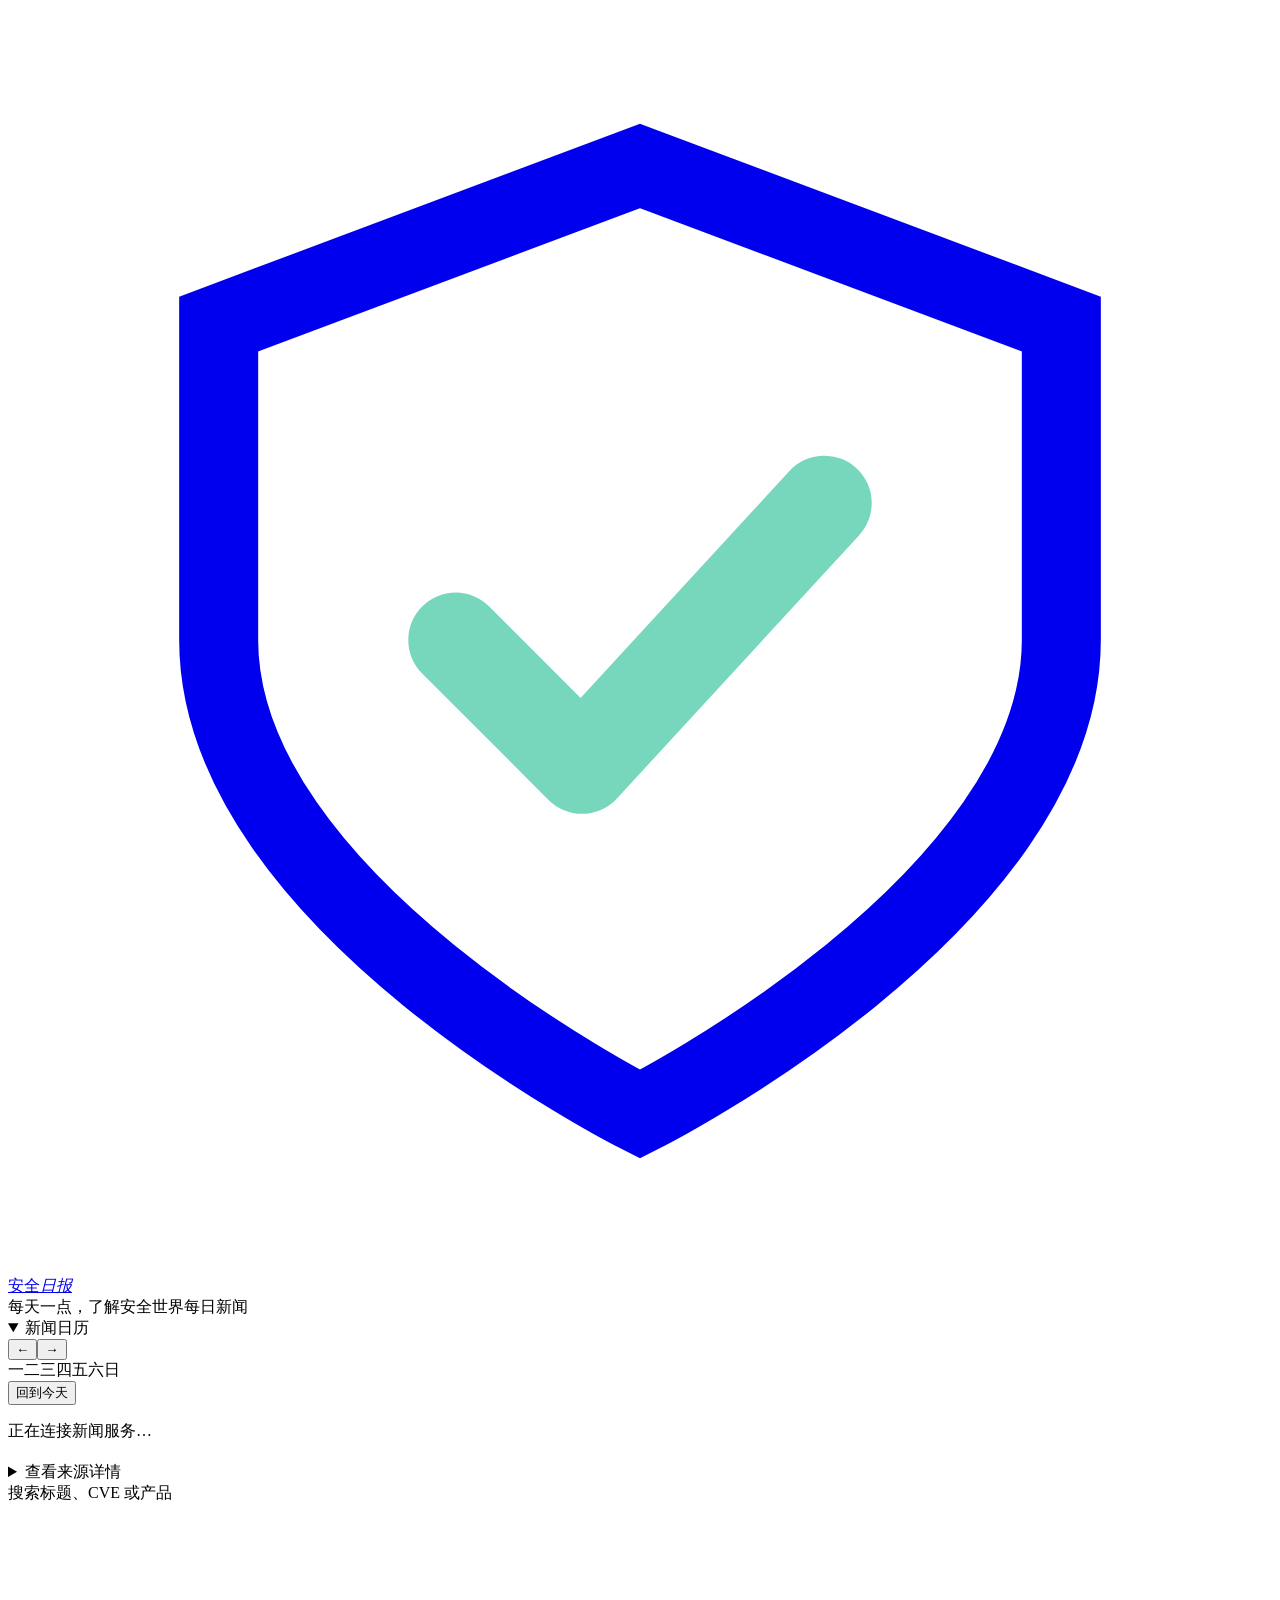
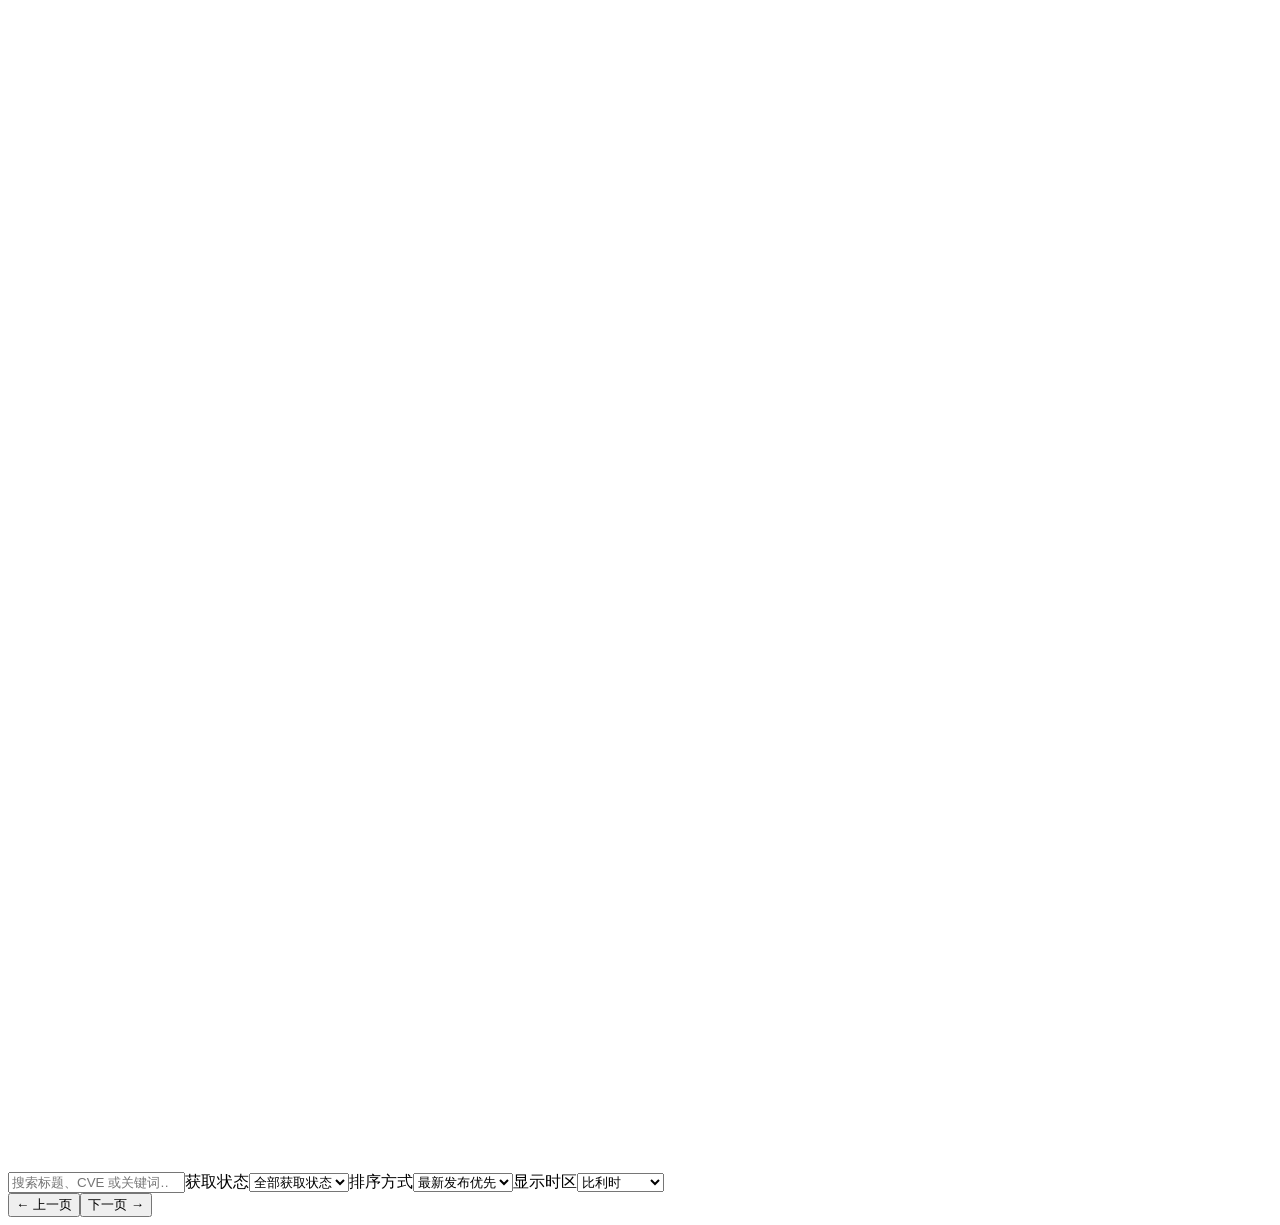
==== website/frontend/index.html @ 8cac7627 "Implement AnquanDay collector, website, translation and Docker deployment" ====
<!doctype html>
<html lang="zh-CN">
<head>
<meta charset="utf-8">
<meta name="viewport" content="width=device-width, initial-scale=1">
<meta name="color-scheme" content="light">
<title>安全日报 · 每日安全新闻</title>
<link rel="stylesheet" href="/styles.css">
</head>
<body>
<header class="topbar"><div class="topinner"><a class="brand" href="#" aria-label="安全日报收集概览"><span class="brand-icon"><svg viewBox="0 0 24 24" fill="none" aria-hidden="true"><path d="m12 3 8 3v6c0 5-8 9-8 9s-8-4-8-9V6l8-3Z" stroke="currentColor" stroke-width="1.5"/><path d="m8.5 12 2.4 2.4 4.6-5" stroke="#77d7bd" stroke-width="1.8" stroke-linecap="round" stroke-linejoin="round"/></svg></span><span>安全<em>日报</em></span></a><div class="topnote"><span>每天一点，了解安全世界</span><span class="snapshot-tag">每日新闻</span></div></div></header>
<main>
<div class="collection-layout">
<details class="calendar-card" open><summary>新闻日历</summary><div class="calendar-body">
<div class="calendar-heading"><button id="month-previous" type="button" aria-label="上个月">←</button><strong id="calendar-month" aria-live="polite"></strong><button id="month-next" type="button" aria-label="下个月">→</button></div>
<div class="calendar-week" aria-hidden="true"><span>一</span><span>二</span><span>三</span><span>四</span><span>五</span><span>六</span><span>日</span></div>
<div id="calendar-grid" class="calendar-grid" role="group" aria-label="选择新闻日期"></div>
<div class="calendar-footer"><button id="back-today" class="today-btn" type="button">回到今天</button><button id="undated" class="undated-btn" type="button" hidden>日期未确定</button></div>
<p class="calendar-note" id="calendar-note"></p>
</div></details>
<div id="api-message" class="api-message" role="status" aria-live="polite">正在连接新闻服务…</div>
<section class="workspace">
<div class="tabs-wrap"><div id="source-tabs" class="tabs" role="tablist" aria-label="按新闻来源切换"></div></div>
<div id="source-panel" role="tabpanel" aria-labelledby="tab-all">
<div class="source-summary"><div class="source-row"><div><h2 id="source-title" class="source-title"></h2></div></div><details class="source-meta" id="source-meta"><summary>查看来源详情</summary><div id="source-grid" class="source-grid"></div></details></div>
<div class="toolbar"><label class="searchbox"><span class="sr-only">搜索标题、CVE 或产品</span><svg viewBox="0 0 24 24" fill="none" aria-hidden="true"><circle cx="10.5" cy="10.5" r="6.5" stroke-width="1.7"/><path d="m16 16 5 5" stroke-width="1.7"/></svg><input id="search" type="search" placeholder="搜索标题、CVE 或关键词…" autocomplete="off"></label><label><span class="sr-only">获取状态</span><select id="content-filter" class="control"><option value="all">全部获取状态</option><option value="article_body">已取得正文</option><option value="rss_excerpt">仅来源摘要</option><option value="title_only">仅标题 / 链接</option></select></label><label><span class="sr-only">排序方式</span><select id="sort" class="control"><option value="published">最新发布优先</option><option value="collected">最新采集优先</option></select></label><label class="zone-control"><span>显示时区</span><select id="timezone" class="control"><option value="Europe/Brussels">比利时</option><option value="Asia/Shanghai">北京时间</option><option value="UTC">协调世界时</option></select></label></div>
<div class="results-note" id="results-note" aria-live="polite"></div>
<div class="table-scroll" id="table-wrap"><table aria-label="收集记录"><thead id="table-head"></thead><tbody id="article-list"></tbody></table></div>
<div class="empty" id="empty" hidden><svg viewBox="0 0 48 48" fill="none" aria-hidden="true"><rect x="10" y="7" width="28" height="34" rx="5" stroke-width="1.4"/><path d="M17 16h14M17 23h14M17 30h7" stroke-width="1.4" stroke-linecap="round"/></svg><h3 id="empty-title"></h3><p id="empty-description"></p></div>
<div class="pagination"><span id="page-info"></span><div class="page-actions"><button id="previous" type="button">← 上一页</button><span id="page-number"></span><button id="next" type="button">下一页 →</button></div></div>
</div>
</section>
</div>
</main>
<script src="/app.js" defer></script>
</body>
</html>
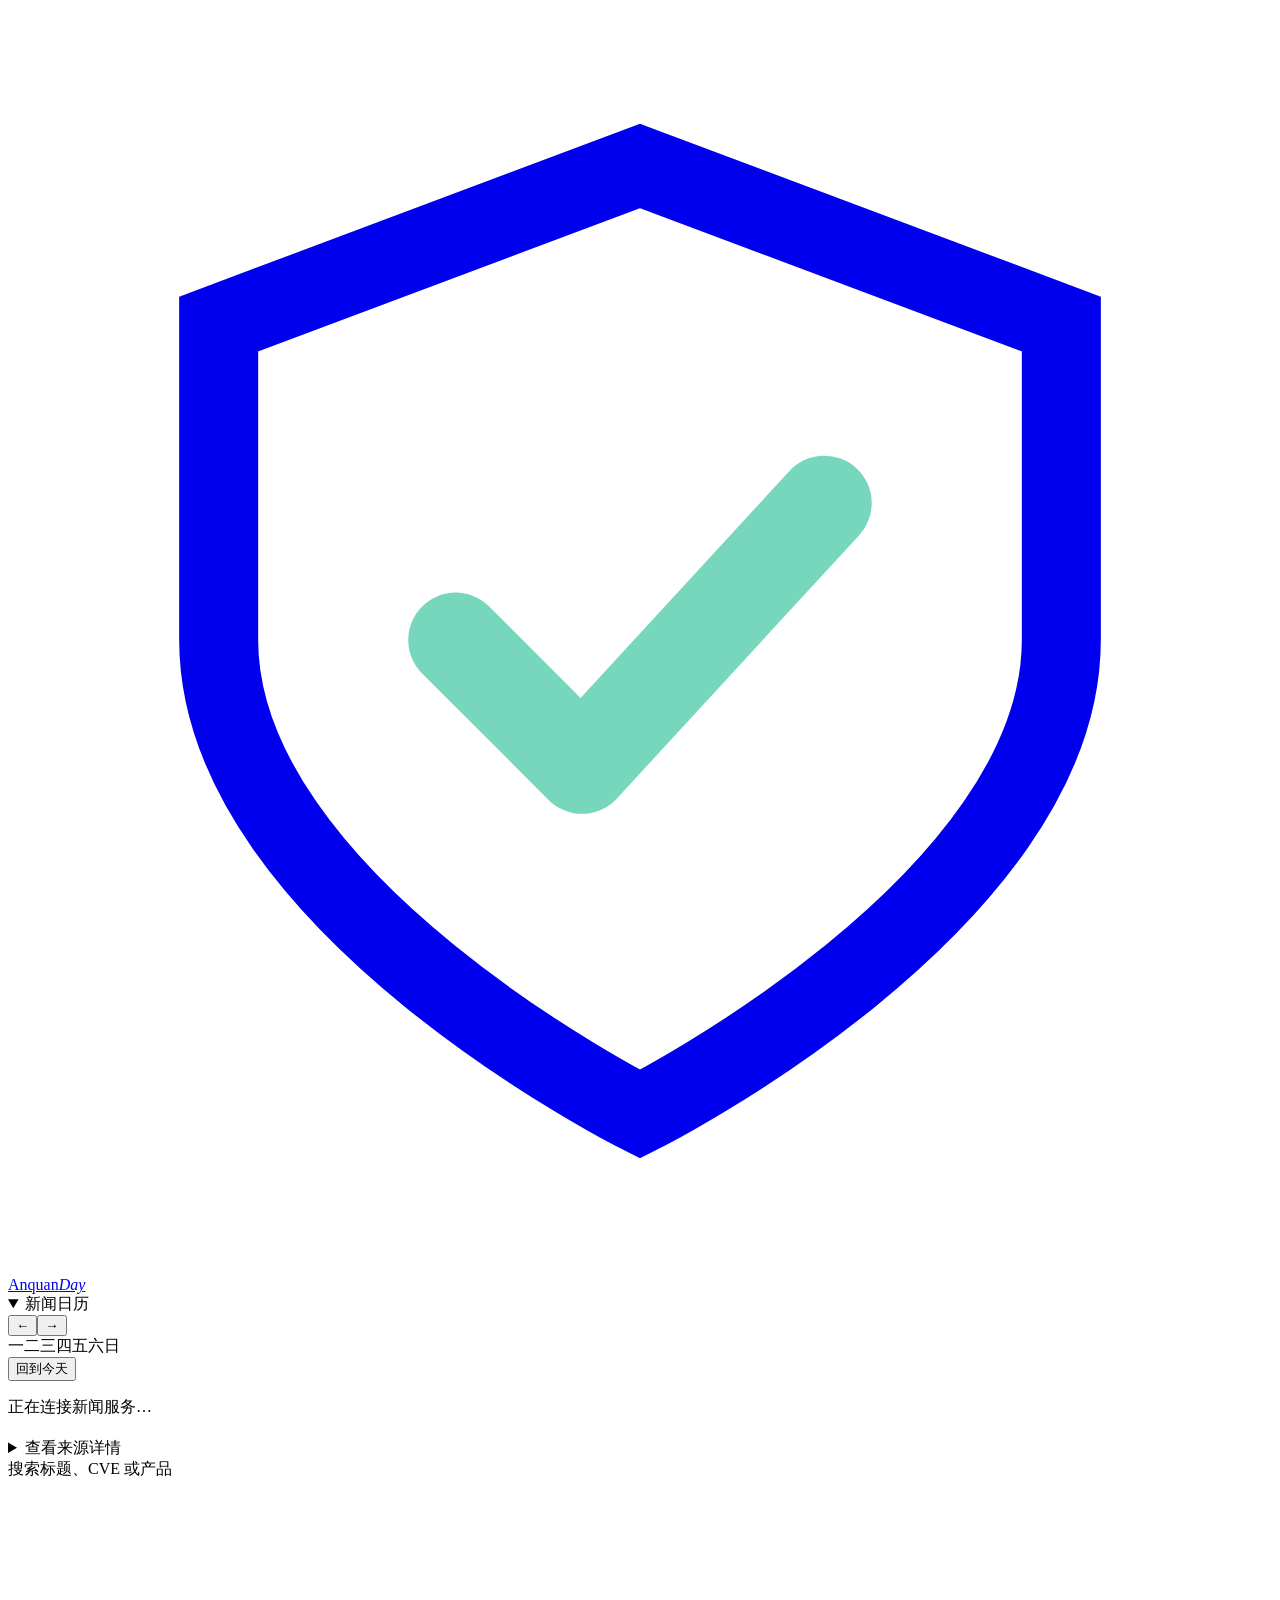
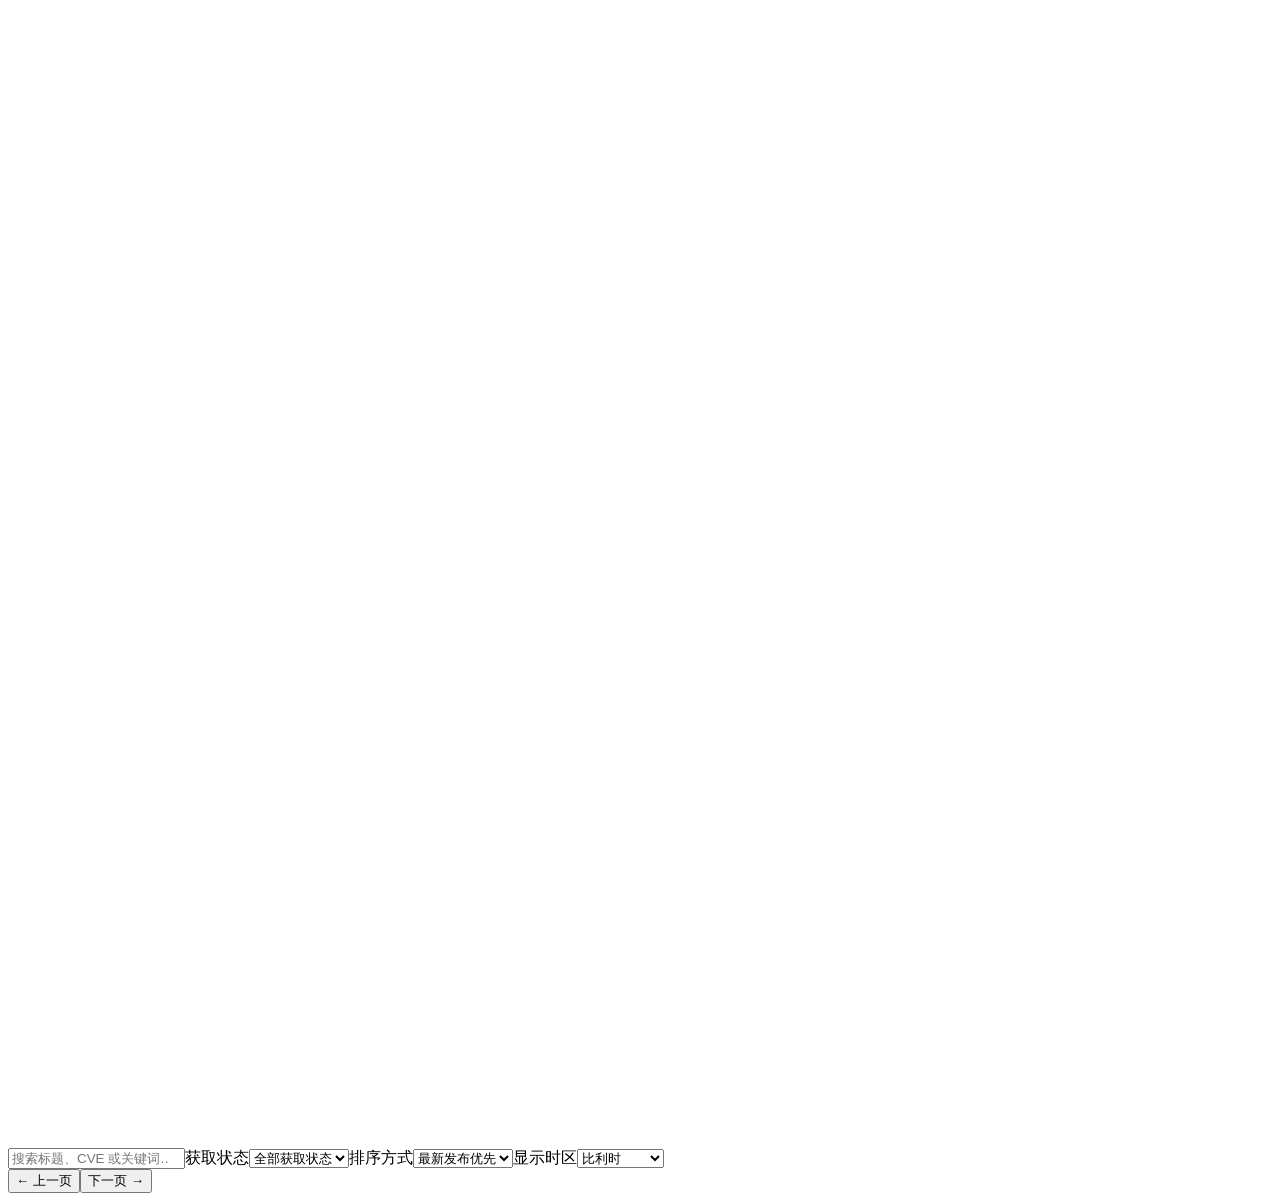
==== commit 52f1d2d5: "Rename site to AnquanDay and simplify header" ====
--- a/website/frontend/index.html
+++ b/website/frontend/index.html
@@ -4,11 +4,11 @@
 <meta charset="utf-8">
 <meta name="viewport" content="width=device-width, initial-scale=1">
 <meta name="color-scheme" content="light">
-<title>安全日报 · 每日安全新闻</title>
+<title>AnquanDay</title>
 <link rel="stylesheet" href="/styles.css">
 </head>
 <body>
-<header class="topbar"><div class="topinner"><a class="brand" href="#" aria-label="安全日报收集概览"><span class="brand-icon"><svg viewBox="0 0 24 24" fill="none" aria-hidden="true"><path d="m12 3 8 3v6c0 5-8 9-8 9s-8-4-8-9V6l8-3Z" stroke="currentColor" stroke-width="1.5"/><path d="m8.5 12 2.4 2.4 4.6-5" stroke="#77d7bd" stroke-width="1.8" stroke-linecap="round" stroke-linejoin="round"/></svg></span><span>安全<em>日报</em></span></a><div class="topnote"><span>每天一点，了解安全世界</span><span class="snapshot-tag">每日新闻</span></div></div></header>
+<header class="topbar"><div class="topinner"><a class="brand" href="#" aria-label="AnquanDay 首页"><span class="brand-icon"><svg viewBox="0 0 24 24" fill="none" aria-hidden="true"><path d="m12 3 8 3v6c0 5-8 9-8 9s-8-4-8-9V6l8-3Z" stroke="currentColor" stroke-width="1.5"/><path d="m8.5 12 2.4 2.4 4.6-5" stroke="#77d7bd" stroke-width="1.8" stroke-linecap="round" stroke-linejoin="round"/></svg></span><span>Anquan<em>Day</em></span></a></div></header>
 <main>
 <div class="collection-layout">
 <details class="calendar-card" open><summary>新闻日历</summary><div class="calendar-body">
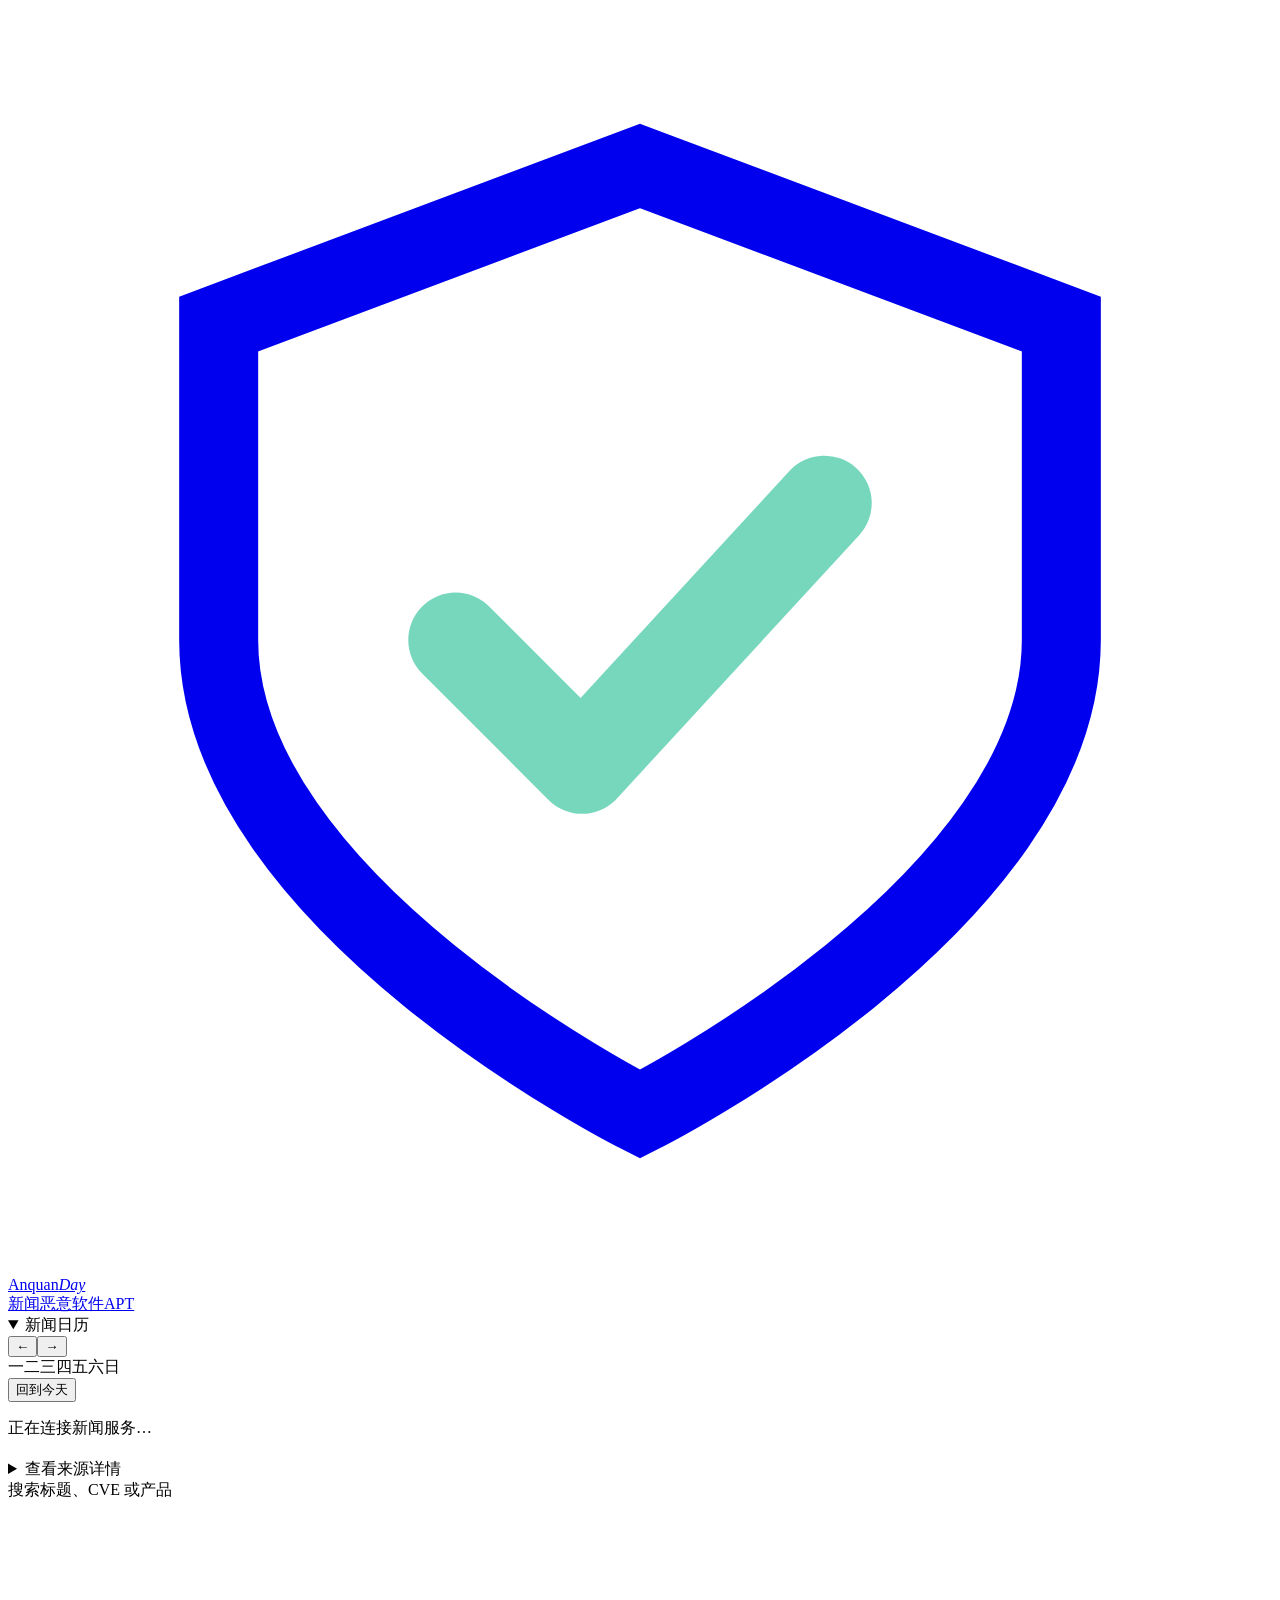
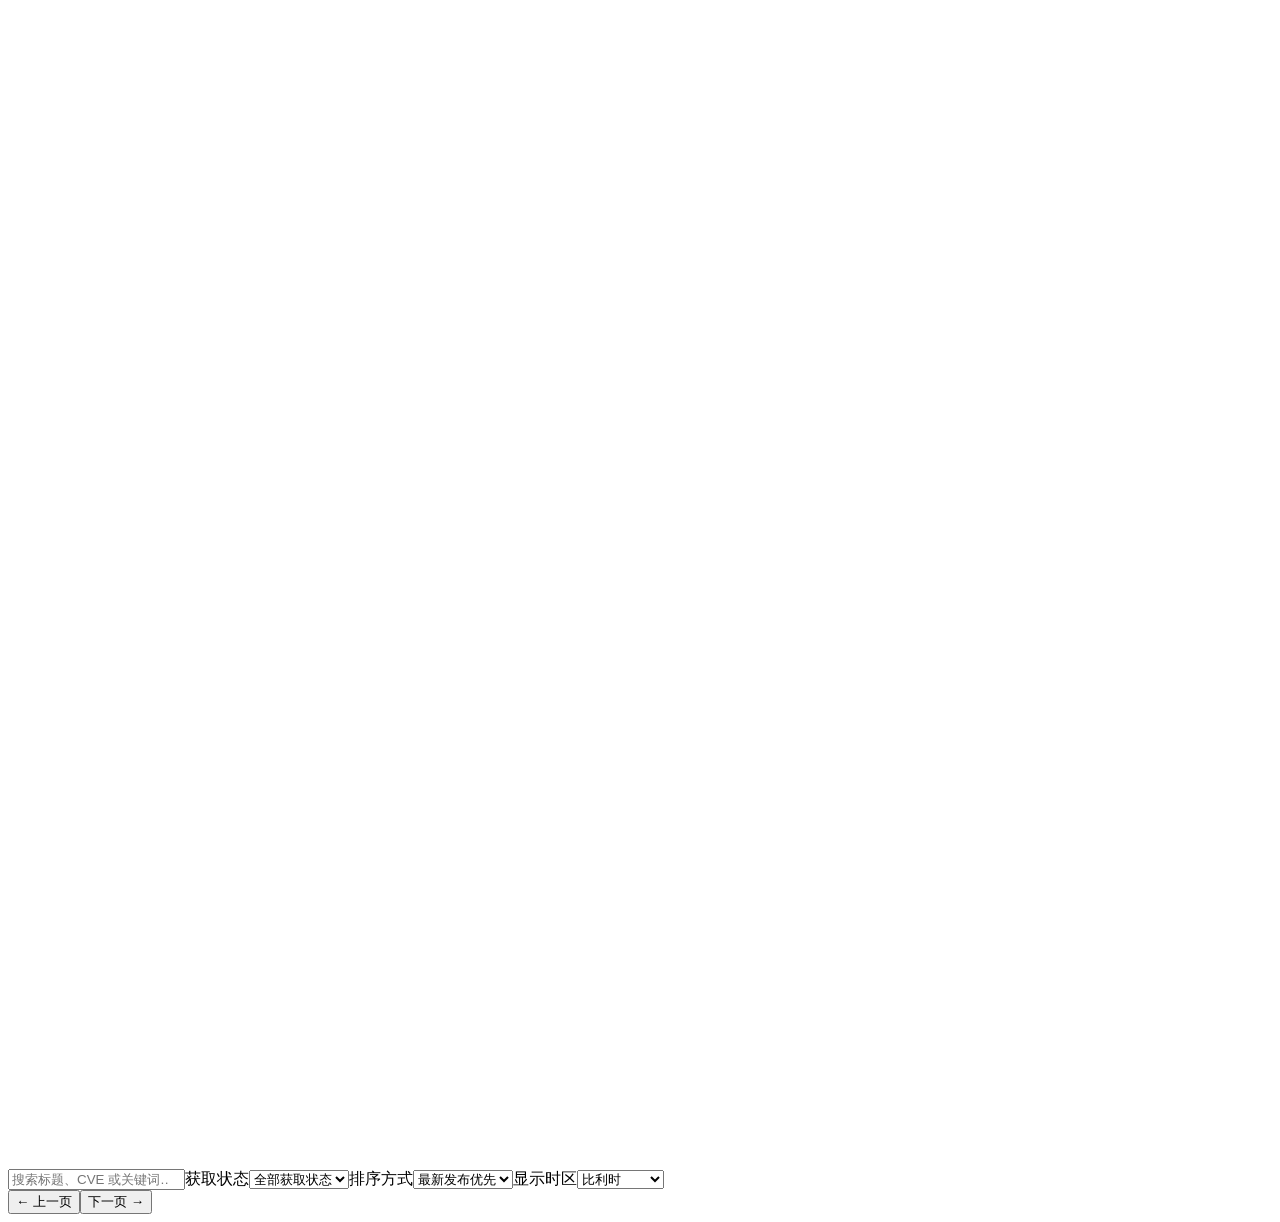
==== commit 69e112f4: "Add APT features and scheduled MITRE sync; exclude local artifacts" ====
--- a/website/frontend/index.html
+++ b/website/frontend/index.html
@@ -8,8 +8,9 @@
 <link rel="stylesheet" href="/styles.css">
 </head>
 <body>
-<header class="topbar"><div class="topinner"><a class="brand" href="#" aria-label="AnquanDay 首页"><span class="brand-icon"><svg viewBox="0 0 24 24" fill="none" aria-hidden="true"><path d="m12 3 8 3v6c0 5-8 9-8 9s-8-4-8-9V6l8-3Z" stroke="currentColor" stroke-width="1.5"/><path d="m8.5 12 2.4 2.4 4.6-5" stroke="#77d7bd" stroke-width="1.8" stroke-linecap="round" stroke-linejoin="round"/></svg></span><span>Anquan<em>Day</em></span></a></div></header>
+<header class="topbar"><div class="topinner"><a class="brand" href="#news" aria-label="AnquanDay 新闻首页"><span class="brand-icon"><svg viewBox="0 0 24 24" fill="none" aria-hidden="true"><path d="m12 3 8 3v6c0 5-8 9-8 9s-8-4-8-9V6l8-3Z" stroke="currentColor" stroke-width="1.5"/><path d="m8.5 12 2.4 2.4 4.6-5" stroke="#77d7bd" stroke-width="1.8" stroke-linecap="round" stroke-linejoin="round"/></svg></span><span>Anquan<em>Day</em></span></a><nav class="main-nav" aria-label="主导航"><a href="#news" data-section="news" aria-current="page">新闻</a><a href="#malware" data-section="malware">恶意软件</a><a href="#apt" data-section="apt">APT</a></nav></div></header>
 <main>
+<section id="news-view" aria-label="新闻">
 <div class="collection-layout">
 <details class="calendar-card" open><summary>新闻日历</summary><div class="calendar-body">
 <div class="calendar-heading"><button id="month-previous" type="button" aria-label="上个月">←</button><strong id="calendar-month" aria-live="polite"></strong><button id="month-next" type="button" aria-label="下个月">→</button></div>
@@ -31,6 +32,20 @@
 </div>
 </section>
 </div>
+</section>
+<section id="malware-view" hidden aria-labelledby="malware-heading"><div class="placeholder-page"><span class="section-kicker">AnquanDay</span><h1 id="malware-heading">恶意软件</h1><p>内容准备中</p></div></section>
+<section id="apt-view" hidden aria-labelledby="apt-heading">
+<div class="apt-heading"><div><span class="section-kicker">威胁组织观察</span><h1 id="apt-heading">APT 组织档案</h1><p>收录公开的 APT 及其他威胁组织，追踪近期新闻提及。</p></div><span class="catalog-stamp" id="apt-catalog-stamp">MITRE ATT&CK</span></div>
+<div class="apt-overview" id="apt-overview" aria-live="polite"></div>
+<div class="apt-method"><details><summary>如何判断报道活跃度？</summary><p>根据采集新闻的原文标题、正文或来源摘要，匹配组织名及 MITRE 列出的关联名称，排除可识别的“相关推荐”尾部。标题提及用于划分报道活跃度；仅正文或摘要提及单独统计，可能只是历史背景。关联名称的组织边界可能重叠，不能视为完全等同。</p><p>所选时间窗口内：标题提及至少 5 篇、来自至少 2 个来源为“报道较多”；至少 2 篇为“多次报道”；1 篇为“近期报道”。无标题提及时，显示“仅正文提及”或“未见报道”。</p><p>这是报道提及量，不是实际攻击次数，也不代表当前是否正在攻击。按新闻发布时间归入所选时区，时间不确定的新闻不计入；同一篇文章的多次采集和名称多次出现只计一次，不同来源报道同一事件仍分别计数。只统计已收录新闻，名称匹配可能漏报或误报。</p></details></div>
+<div class="apt-tools"><label class="apt-search"><span class="sr-only">搜索组织</span><input id="apt-search" type="search" placeholder="搜索组织、关联名称或中文介绍…" autocomplete="off"></label><label><span class="sr-only">观察窗口</span><select class="control" id="apt-days"><option value="7">近 7 天</option><option value="30" selected>近 30 天</option><option value="90">近 90 天</option></select></label><label><span class="sr-only">报道筛选</span><select class="control" id="apt-activity"><option value="all">全部组织</option><option value="mentioned">有新闻提及</option><option value="quiet">未见报道</option></select></label><label><span class="sr-only">组织排序</span><select class="control" id="apt-sort"><option value="activity">报道活跃度优先</option><option value="name">组织名称排序</option></select></label><label><span class="sr-only">统计时区</span><select class="control" id="apt-timezone"><option value="Europe/Brussels">比利时时间</option><option value="Asia/Shanghai">北京时间</option><option value="UTC">协调世界时</option></select></label></div>
+<div class="apt-results-bar"><span id="apt-result-count" aria-live="polite"></span><span id="apt-window"></span></div>
+<div id="apt-message" class="api-message" role="status" hidden></div>
+<div id="apt-grid" class="apt-grid"></div>
+<div class="apt-empty" id="apt-empty" hidden><h2>没有匹配的组织</h2><p>试试其他名称，或调整报道筛选。</p></div>
+<div class="pagination apt-pagination"><span id="apt-page-info"></span><div class="page-actions"><button id="apt-previous" type="button">← 上一页</button><span id="apt-page-number"></span><button id="apt-next" type="button">下一页 →</button></div></div>
+<footer class="apt-attribution"><p id="apt-scope"></p><p>中文简介由原始档案整理翻译，可展开查看原文及出处。档案更新和新闻统计分别进行。</p><p><a href="https://attack.mitre.org/groups/" target="_blank" rel="noopener noreferrer">MITRE ATT&CK 组织目录 ↗</a></p><details><summary>版权声明原文</summary><p>© 2026 The MITRE Corporation. This work is reproduced and distributed with the permission of The MITRE Corporation.</p></details></footer>
+</section>
 </main>
 <script src="/app.js" defer></script>
 </body>
